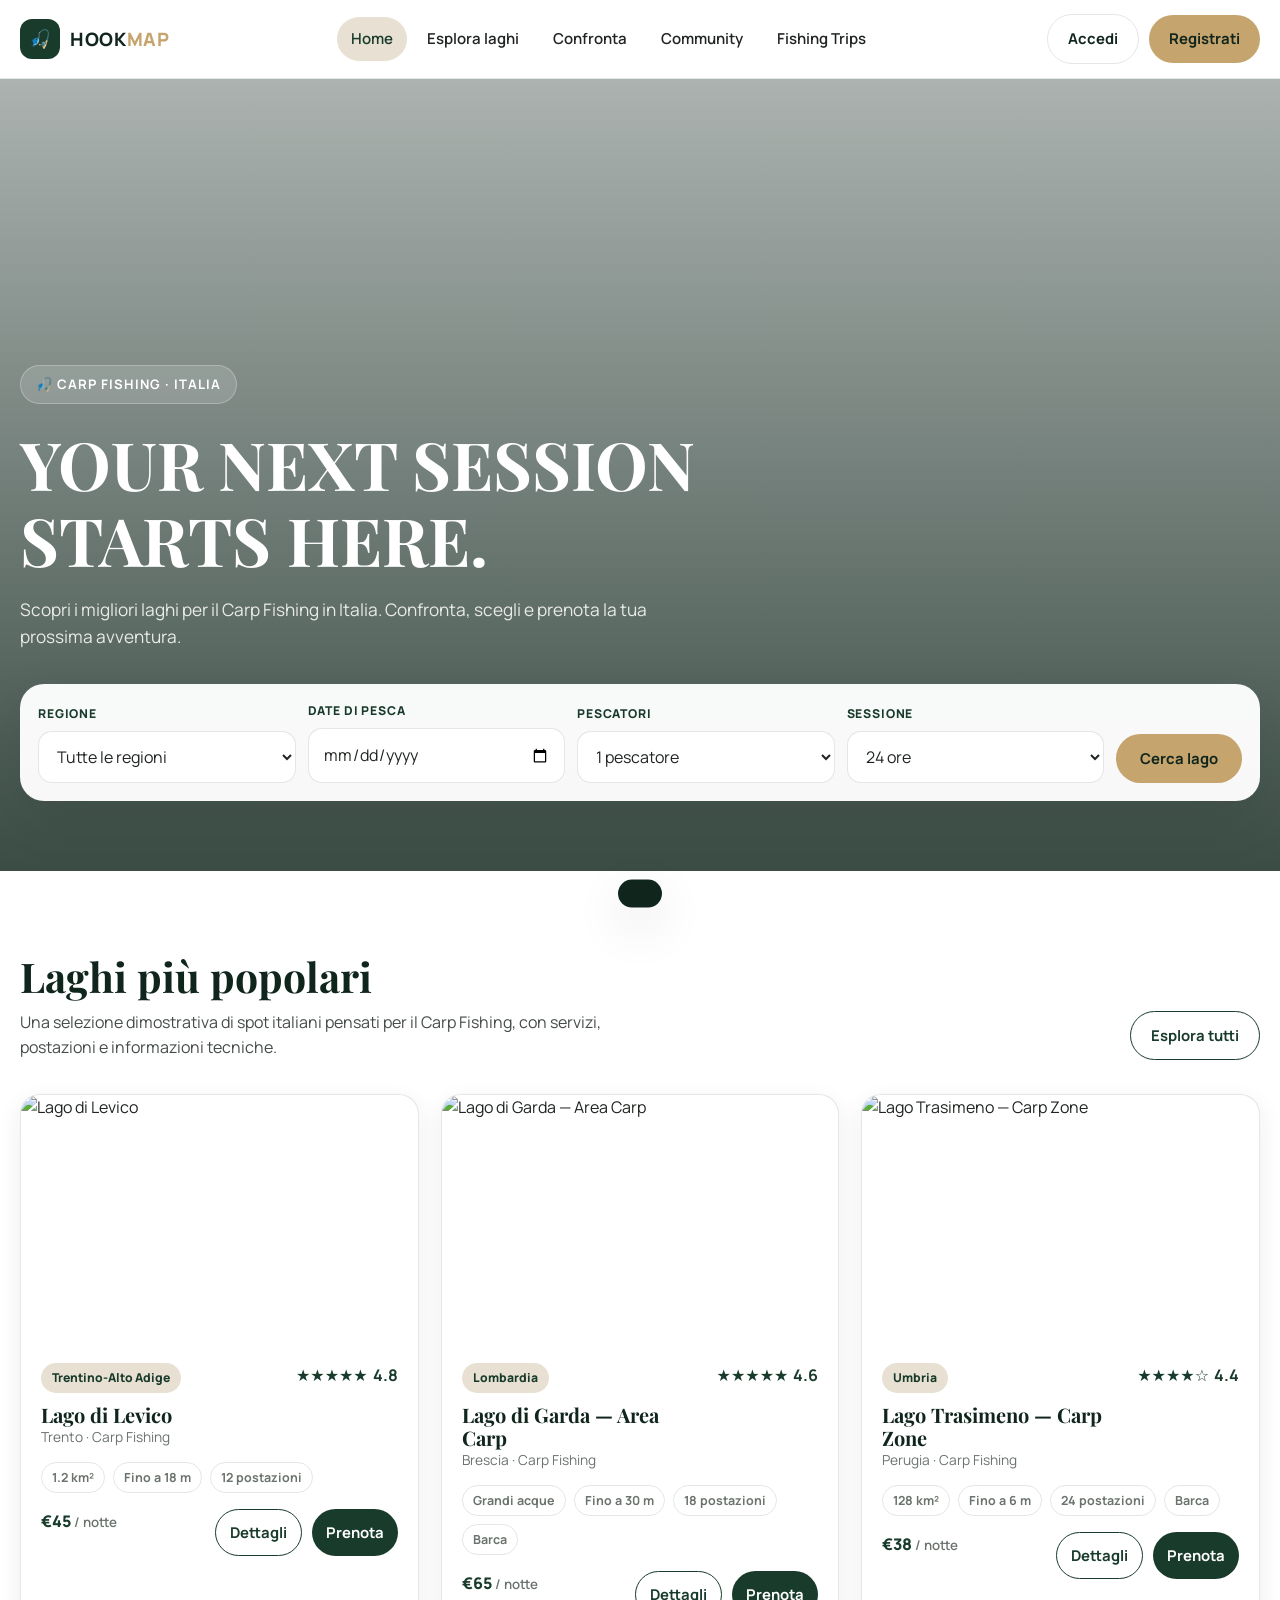
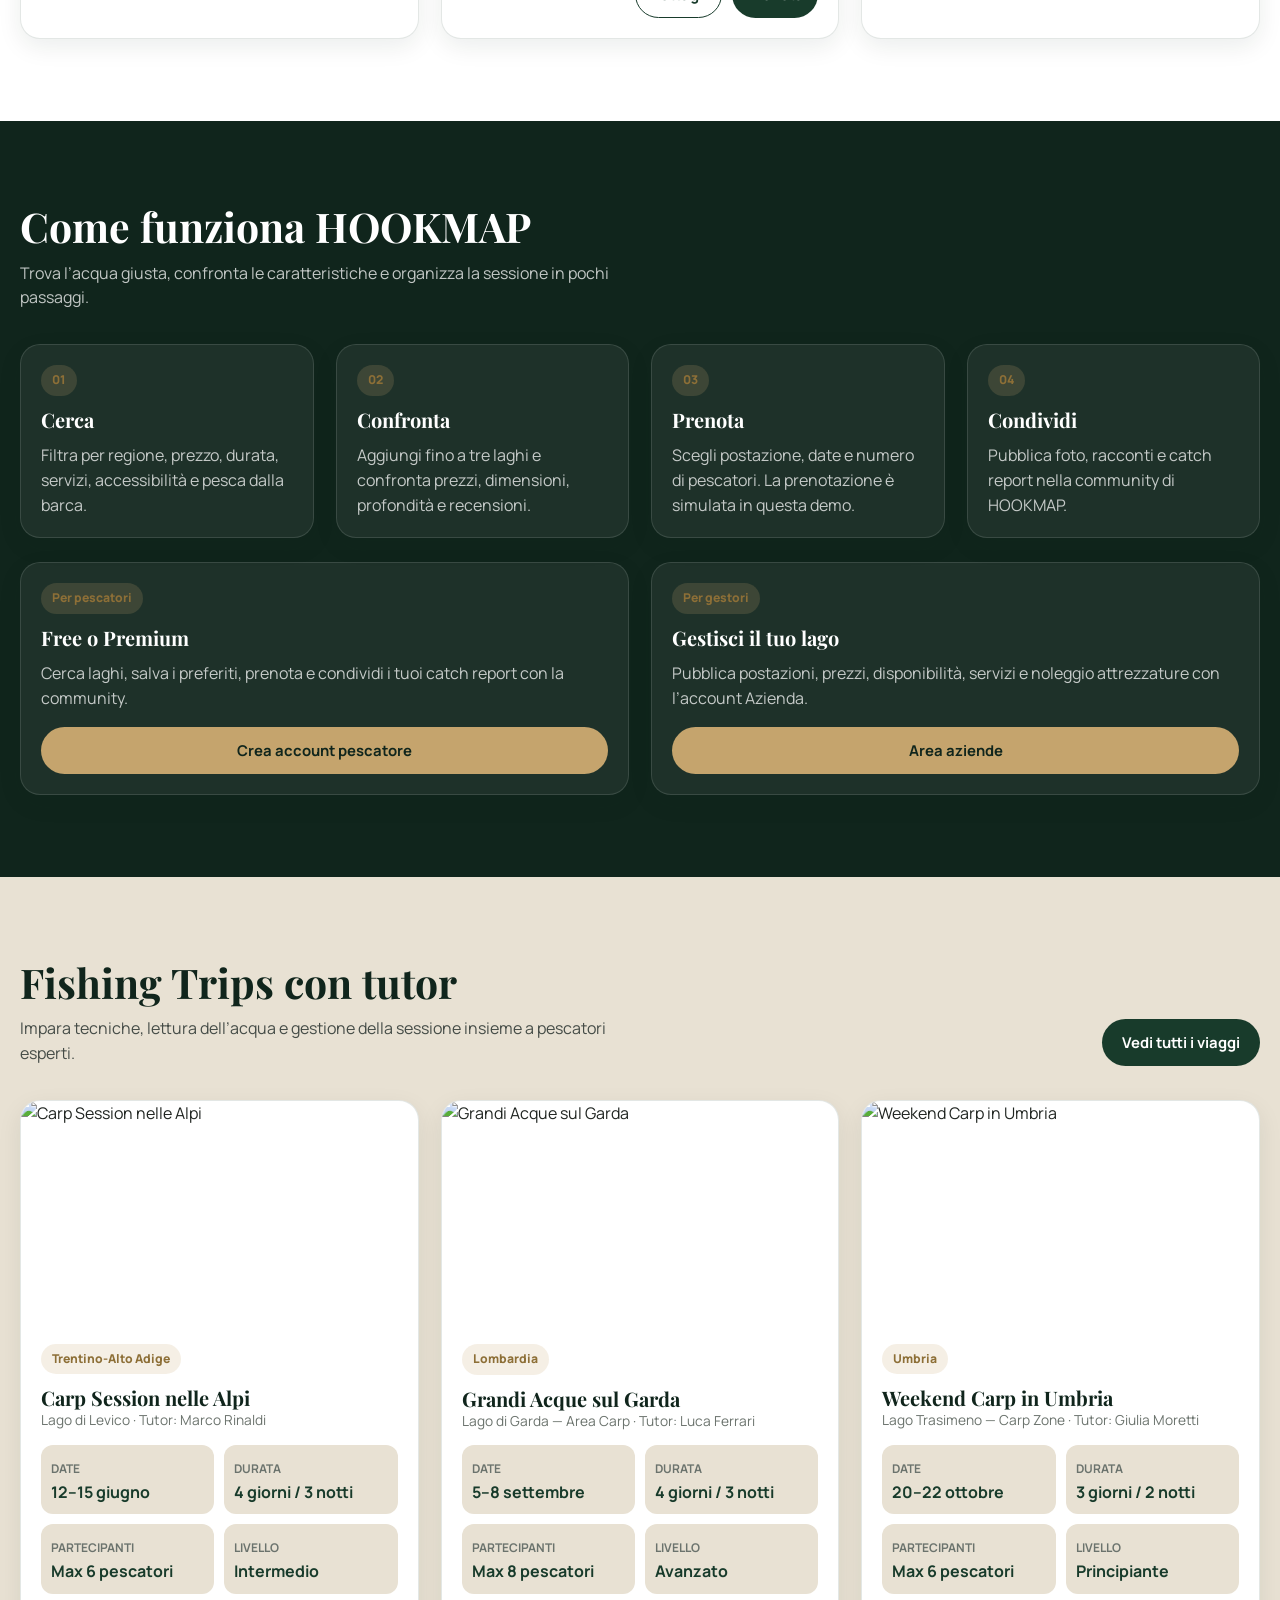
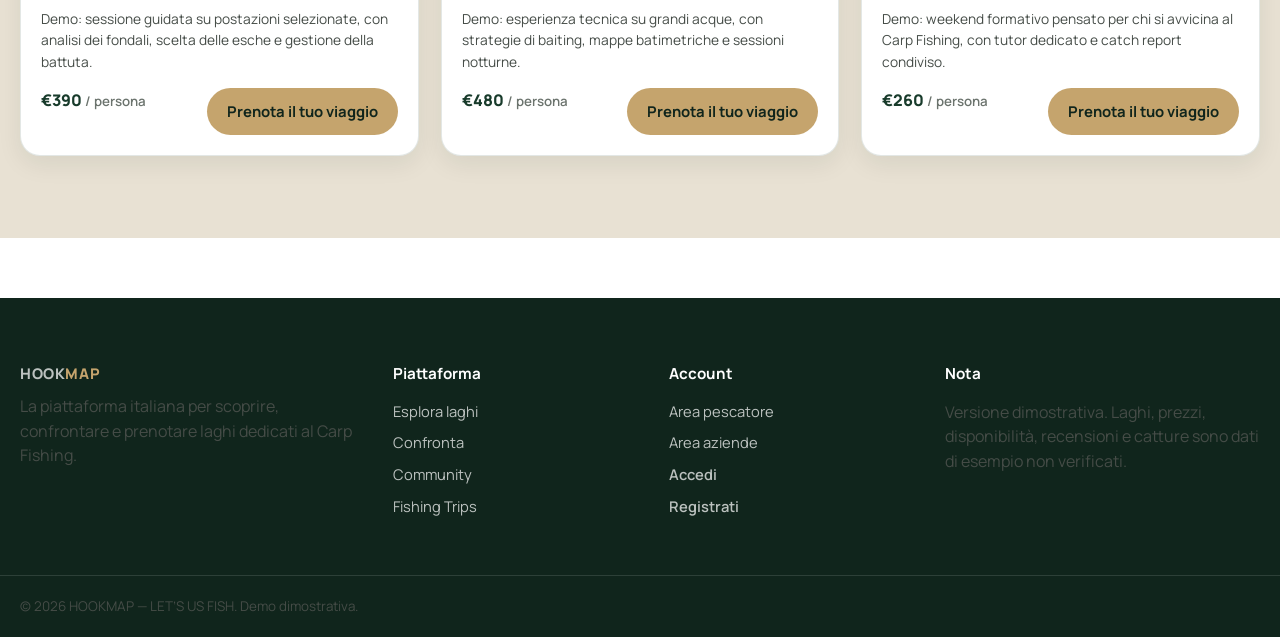
==== HookMap/index.html @ 10f801a3 "Add files via upload" ====
<!DOCTYPE html>
<html lang="it">
<head>
  <meta charset="UTF-8" />
  <meta name="viewport" content="width=device-width, initial-scale=1.0" />
  <title>HOOKMAP — Let’s Us Fish</title>
  <meta name="description" content="HOOKMAP: scopri, confronta e prenota i migliori laghi per Carp Fishing in Italia." />

  <link rel="preconnect" href="https://fonts.googleapis.com" />
  <link rel="preconnect" href="https://fonts.gstatic.com" crossorigin />
  <link href="https://fonts.googleapis.com/css2?family=Manrope:wght@400;500;600;700;800&family=Playfair+Display:wght@600;700&display=swap" rel="stylesheet" />

  <link rel="stylesheet" href="https://unpkg.com/leaflet@1.9.4/dist/leaflet.css" />
  <link rel="stylesheet" href="style.css" />
</head>
<body>

  <header class="site-header">
    <div class="container header-inner">
      <a href="#/" class="logo" aria-label="HOOKMAP home">
        <span class="logo-mark">🎣</span>
        <span class="logo-text">HOOK<span>MAP</span></span>
      </a>

      <nav class="main-nav" id="mainNav">
        <a href="#/" data-nav="home">Home</a>
        <a href="#/explore" data-nav="explore">Esplora laghi</a>
        <a href="#/compare" data-nav="compare">Confronta</a>
        <a href="#/community" data-nav="community">Community</a>
        <a href="#/trips" data-nav="trips">Fishing Trips</a>
      </nav>

      <div class="header-actions">
        <button class="btn btn-ghost" id="loginBtn">Accedi</button>
        <button class="btn btn-gold" id="registerBtn">Registrati</button>
        <button class="menu-toggle" id="menuToggle" aria-label="Apri menu">
          <span></span><span></span><span></span>
        </button>
      </div>
    </div>
  </header>

  <main id="app"></main>

  <footer class="site-footer">
    <div class="container footer-grid">
      <div>
        <a href="#/" class="logo footer-logo">HOOK<span>MAP</span></a>
        <p>La piattaforma italiana per scoprire, confrontare e prenotare laghi dedicati al Carp Fishing.</p>
      </div>

      <div>
        <h4>Piattaforma</h4>
        <a href="#/explore">Esplora laghi</a>
        <a href="#/compare">Confronta</a>
        <a href="#/community">Community</a>
        <a href="#/trips">Fishing Trips</a>
      </div>

      <div>
        <h4>Account</h4>
        <a href="#/dashboard">Area pescatore</a>
        <a href="#/dashboard">Area aziende</a>
        <button class="link-btn" id="footerLogin">Accedi</button>
        <button class="link-btn" id="footerRegister">Registrati</button>
      </div>

      <div>
        <h4>Nota</h4>
        <p>Versione dimostrativa. Laghi, prezzi, disponibilità, recensioni e catture sono dati di esempio non verificati.</p>
      </div>
    </div>

    <div class="footer-bottom">
      <div class="container">
        <p>© <span id="year"></span> HOOKMAP — LET’S US FISH. Demo dimostrativa.</p>
      </div>
    </div>
  </footer>

  <div class="modal" id="authModal" aria-hidden="true">
    <div class="modal-backdrop" data-close-modal></div>

    <div class="modal-card">
      <button class="modal-close" data-close-modal aria-label="Chiudi">×</button>

      <h3 id="authTitle">Accedi a HOOKMAP</h3>
      <p class="muted">Scegli il tipo di account. Demo: nessun dato viene inviato a un server.</p>

      <form id="authForm">
        <div class="account-type">
          <label class="account-option">
            <input type="radio" name="accountType" value="user" checked />
            <span>
              <strong>Pescatore</strong>
              <small>Free o Premium</small>
            </span>
          </label>

          <label class="account-option">
            <input type="radio" name="accountType" value="business" />
            <span>
              <strong>Azienda / Gestore</strong>
              <small>Gestione lago e servizi</small>
            </span>
          </label>
        </div>

        <label>Nome o ragione sociale
          <input type="text" id="authUser" required placeholder="es. Marco Rossi / Carp Lake S.r.l." />
        </label>

        <label>Email
          <input type="email" id="authEmail" required placeholder="nome@email.it" />
        </label>

        <div id="userPlanBox">
          <label>Piano pescatore</label>
          <select id="userPlan">
            <option value="free">Free — ricerca e community base</option>
            <option value="premium">Premium — prenotazioni avanzate e catch report</option>
          </select>
        </div>

        <div id="businessPlanBox" style="display:none">
          <label>Piano aziendale</label>
          <select id="businessPlan">
            <option value="business-basic">Business Basic — 1 lago</option>
            <option value="business-pro">Business Pro — laghi illimitati, noleggi e report</option>
          </select>
        </div>

        <button class="btn btn-primary full" type="submit">Continua</button>
      </form>
    </div>
  </div>

  <div class="toast" id="toast"></div>

  <script src="https://unpkg.com/leaflet@1.9.4/dist/leaflet.js"></script>
  <script src="script.js"></script>
</body>
</html>
---- HookMap/style.css ----
:root{
  --forest:#183B2B;
  --deep:#10251C;
  --sand:#E8E1D3;
  --white:#FFFFFF;
  --anthracite:#202521;
  --gold:#C5A46D;
  --muted:#6B736D;
  --line:rgba(24,59,43,.12);
  --radius:20px;
  --shadow:0 18px 50px rgba(16,37,28,.12);
  --shadow-sm:0 8px 24px rgba(16,37,28,.08);
}

*{box-sizing:border-box;margin:0;padding:0}
html{scroll-behavior:smooth}
body{
  font-family:"Manrope",system-ui,sans-serif;
  color:var(--anthracite);
  background:var(--white);
  line-height:1.55;
  -webkit-font-smoothing:antialiased;
}
img{max-width:100%;display:block}
a{color:inherit;text-decoration:none}
button{font:inherit;cursor:pointer;border:none;background:none;color:inherit}
input,select,textarea{font:inherit;width:100%}
.container{width:min(1240px,calc(100% - 40px));margin-inline:auto}

h1,h2,h3{font-family:"Playfair Display",serif;color:var(--deep);line-height:1.15}
h1{font-size:clamp(2.4rem,5.2vw,4.4rem)}
h2{font-size:clamp(1.8rem,3.2vw,2.6rem)}
h3{font-size:1.25rem}
p{color:#454c47}
.muted{color:var(--muted)}
.small{font-size:.86rem}

/* Header */
.site-header{
  position:sticky;top:0;z-index:100;
  background:rgba(255,255,255,.9);
  backdrop-filter:blur(14px);
  border-bottom:1px solid var(--line);
}
.header-inner{
  display:flex;align-items:center;justify-content:space-between;
  gap:20px;min-height:78px;
}
.logo{display:flex;align-items:center;gap:10px;font-weight:800;letter-spacing:.04em}
.logo-mark{
  width:40px;height:40px;border-radius:12px;display:grid;place-items:center;
  background:var(--forest);color:var(--gold);font-size:1.1rem;
}
.logo-text{font-size:1.15rem;color:var(--deep)}
.logo-text span{color:var(--gold)}
.main-nav{display:flex;gap:6px}
.main-nav a{
  padding:10px 14px;border-radius:999px;font-weight:600;font-size:.94rem;
  transition:.2s;
}
.main-nav a:hover,.main-nav a.active{background:var(--sand);color:var(--forest)}
.header-actions{display:flex;align-items:center;gap:10px}
.menu-toggle{display:none;flex-direction:column;gap:5px;padding:10px}
.menu-toggle span{width:22px;height:2px;background:var(--deep);border-radius:2px}

/* Buttons */
.btn{
  display:inline-flex;align-items:center;justify-content:center;gap:8px;
  padding:12px 20px;border-radius:999px;font-weight:700;font-size:.93rem;
  transition:transform .2s,box-shadow .2s,background .2s,color .2s;
}
.btn:hover{transform:translateY(-2px)}
.btn-primary{background:var(--forest);color:var(--white)}
.btn-primary:hover{background:var(--deep);box-shadow:var(--shadow-sm)}
.btn-gold{background:var(--gold);color:var(--deep)}
.btn-gold:hover{box-shadow:0 10px 24px rgba(197,164,109,.35)}
.btn-ghost{border:1px solid var(--line);color:var(--deep)}
.btn-ghost:hover{background:var(--sand)}
.btn-outline{border:1.5px solid var(--forest);color:var(--forest)}
.btn-outline:hover{background:var(--forest);color:var(--white)}
.btn-danger{background:#B3402F;color:#fff}
.full{width:100%}
.link-btn{color:var(--forest);font-weight:600;text-align:left}
.link-btn:hover{color:var(--gold)}

/* Hero */
.hero{
  position:relative;min-height:88vh;display:flex;align-items:flex-end;
  color:var(--white);overflow:hidden;
}
.hero-bg{
  position:absolute;inset:0;
  background:
    linear-gradient(180deg,rgba(16,37,28,.35),rgba(16,37,28,.82)),
    url("https://images.unsplash.com/photo-1500375592092-40eb2168fd21?auto=format&fit=crop&w=2000&q=80") center/cover;
}
.hero-content{position:relative;z-index:2;padding:110px 0 70px}
.eyebrow{
  display:inline-flex;align-items:center;gap:8px;
  background:rgba(255,255,255,.14);border:1px solid rgba(255,255,255,.25);
  padding:8px 15px;border-radius:999px;font-size:.82rem;font-weight:700;
  letter-spacing:.08em;text-transform:uppercase;margin-bottom:22px;
}
.hero h1{color:var(--white);max-width:850px}
.hero p{
  color:rgba(255,255,255,.86);max-width:640px;margin:18px 0 34px;font-size:1.08rem;
}
.search-panel{
  background:rgba(255,255,255,.96);
  border-radius:24px;padding:18px;box-shadow:var(--shadow);
  display:grid;grid-template-columns:repeat(4,1fr) auto;gap:12px;align-items:end;
}
.field label{
  display:block;font-size:.76rem;font-weight:800;text-transform:uppercase;
  letter-spacing:.07em;color:var(--forest);margin-bottom:7px;
}
.field input,.field select{
  border:1px solid var(--line);background:var(--white);border-radius:14px;
  padding:13px 14px;color:var(--anthracite);outline:none;transition:.2s;
}
.field input:focus,.field select:focus{border-color:var(--gold);box-shadow:0 0 0 4px rgba(197,164,109,.16)}
.search-panel .btn{height:49px;padding-inline:24px}

/* Sections */
.section{padding:82px 0}
.section-head{display:flex;align-items:flex-end;justify-content:space-between;gap:24px;margin-bottom:34px}
.section-head p{max-width:620px;margin-top:10px}
.section.dark{background:var(--deep);color:var(--white)}
.section.dark h2,.section.dark h3{color:var(--white)}
.section.dark p{color:rgba(255,255,255,.74)}
.section.sand{background:var(--sand)}

.grid{display:grid;gap:22px}
.grid-3{grid-template-columns:repeat(3,1fr)}
.grid-4{grid-template-columns:repeat(4,1fr)}
.grid-2{grid-template-columns:repeat(2,1fr)}

/* Cards */
.card{
  background:var(--white);border:1px solid var(--line);border-radius:var(--radius);
  overflow:hidden;box-shadow:var(--shadow-sm);transition:.25s;
}
.card:hover{transform:translateY(-6px);box-shadow:var(--shadow)}
.card-media{position:relative;aspect-ratio:16/10;overflow:hidden}
.card-media img{width:100%;height:100%;object-fit:cover;transition:transform .5s}
.card:hover .card-media img{transform:scale(1.06)}
.card-body{padding:20px}
.card-top{display:flex;justify-content:space-between;gap:10px;align-items:flex-start}
.price{font-weight:800;color:var(--forest);white-space:nowrap}
.price small{font-weight:600;color:var(--muted)}
.badge{
  display:inline-flex;align-items:center;gap:6px;
  background:var(--sand);color:var(--forest);border-radius:999px;
  padding:6px 11px;font-size:.76rem;font-weight:800;
}
.badge.gold{background:rgba(197,164,109,.18);color:#8d6f37}
.rating{display:inline-flex;align-items:center;gap:5px;font-weight:700;color:var(--forest)}
.meta-row{display:flex;flex-wrap:wrap;gap:8px;margin-top:14px}
.meta{
  font-size:.78rem;font-weight:700;color:var(--muted);
  border:1px solid var(--line);border-radius:999px;padding:5px 10px;
}
.card-actions{display:flex;gap:10px;margin-top:18px}
.card-actions .btn{flex:1;padding:11px 14px}

/* Explore */
.explore-layout{display:grid;grid-template-columns:340px 1fr;gap:28px;align-items:start}
.filters{
  background:var(--white);border:1px solid var(--line);border-radius:var(--radius);
  padding:22px;box-shadow:var(--shadow-sm);position:sticky;top:100px;
}
.filters h3{margin-bottom:18px}
.filter-group{margin-bottom:16px}
.filter-group label{font-size:.8rem;font-weight:800;color:var(--forest);display:block;margin-bottom:6px}
.filter-group input,.filter-group select,.filter-group textarea{
  border:1px solid var(--line);border-radius:12px;padding:11px 12px;background:#fff;
}
.checks{display:grid;gap:9px}
.check{display:flex;align-items:center;gap:10px;font-size:.9rem;font-weight:600}
.check input{width:auto}
.map-box{height:430px;border-radius:var(--radius);overflow:hidden;border:1px solid var(--line);margin-bottom:24px}
#exploreMap,#lakeMap{width:100%;height:100%}
.results-count{margin-bottom:18px;font-weight:700;color:var(--forest)}

/* Lake detail */
.lake-hero{position:relative;height:54vh;min-height:420px;overflow:hidden}
.lake-hero img{width:100%;height:100%;object-fit:cover}
.lake-hero::after{
  content:"";position:absolute;inset:0;
  background:linear-gradient(180deg,rgba(16,37,28,.15),rgba(16,37,28,.85));
}
.lake-hero-content{position:absolute;inset:auto 0 0;z-index:2;padding:48px 0;color:#fff}
.lake-hero-content h1{color:#fff;font-size:clamp(2rem,4vw,3.4rem)}
.lake-hero-content p{color:rgba(255,255,255,.85)}
.breadcrumb{font-size:.86rem;font-weight:700;margin-bottom:14px;color:rgba(255,255,255,.8)}
.breadcrumb a:hover{color:var(--gold)}
.detail-layout{display:grid;grid-template-columns:1fr 380px;gap:34px;align-items:start}
.panel{
  background:#fff;border:1px solid var(--line);border-radius:var(--radius);
  padding:24px;box-shadow:var(--shadow-sm);margin-bottom:22px;
}
.panel h3{margin-bottom:14px}
.spec-grid{display:grid;grid-template-columns:repeat(2,1fr);gap:12px}
.spec{background:var(--sand);border-radius:14px;padding:14px}
.spec strong{display:block;color:var(--forest);font-size:1.05rem}
.spec span{font-size:.78rem;color:var(--muted);font-weight:700;text-transform:uppercase;letter-spacing:.05em}
.list-check{list-style:none;display:grid;gap:10px}
.list-check li{display:flex;gap:10px;align-items:flex-start}
.list-check li::before{content:"✓";color:var(--gold);font-weight:900}
.booking-card{position:sticky;top:100px}
.booking-summary{
  border-top:1px solid var(--line);margin-top:18px;padding-top:16px;
  display:grid;gap:8px;
}
.summary-row{display:flex;justify-content:space-between;font-size:.94rem}
.summary-row.total{font-size:1.2rem;font-weight:800;color:var(--forest)}
.gallery{display:grid;grid-template-columns:2fr 1fr;gap:12px;margin-bottom:24px}
.gallery img{border-radius:18px;height:260px;width:100%;object-fit:cover}
.gallery img:last-child{height:100%}
.review{border-top:1px solid var(--line);padding-top:16px;margin-top:16px}
.review:first-of-type{border:0;padding-top:0;margin-top:0}

/* Compare */
.compare-wrap{overflow-x:auto;border:1px solid var(--line);border-radius:var(--radius);background:#fff;box-shadow:var(--shadow-sm)}
.compare-table{width:100%;border-collapse:collapse;min-width:760px}
.compare-table th,.compare-table td{
  padding:16px;border-bottom:1px solid var(--line);text-align:left;vertical-align:top;
}
.compare-table th{background:var(--sand);color:var(--forest);font-size:.8rem;text-transform:uppercase;letter-spacing:.06em}
.compare-table td:first-child{font-weight:800;color:var(--forest);width:220px}
.compare-lake{width:190px}
.compare-lake img{height:110px;width:100%;object-fit:cover;border-radius:12px;margin-bottom:10px}
.pick-grid{display:grid;grid-template-columns:repeat(3,1fr);gap:14px;margin-bottom:26px}
.pick{
  border:2px solid var(--line);border-radius:16px;padding:16px;background:#fff;
  display:flex;gap:12px;align-items:center;transition:.2s;
}
.pick:hover{border-color:var(--gold)}
.pick.selected{border-color:var(--forest);background:var(--sand)}
.pick img{width:72px;height:56px;object-fit:cover;border-radius:10px}
.pick strong{display:block;font-size:.95rem}
.pick small{color:var(--muted)}

/* Community */
.post{background:#fff;border:1px solid var(--line);border-radius:var(--radius);padding:20px;box-shadow:var(--shadow-sm)}
.post-head{display:flex;gap:14px;align-items:center;margin-bottom:14px}
.avatar{
  width:46px;height:46px;border-radius:50%;background:var(--forest);color:var(--gold);
  display:grid;place-items:center;font-weight:800;
}
.post-image{border-radius:16px;margin:14px 0;max-height:360px;width:100%;object-fit:cover}
.post-actions{display:flex;gap:16px;border-top:1px solid var(--line);padding-top:14px;margin-top:14px}
.post-actions button{font-weight:700;color:var(--muted);transition:.2s}
.post-actions button:hover,.post-actions button.liked{color:var(--forest)}
.catch-tag{
  display:inline-block;background:rgba(197,164,109,.18);color:#8d6f37;
  padding:5px 10px;border-radius:999px;font-size:.78rem;font-weight:800;margin-right:6px;
}
.composer{background:var(--forest);color:#fff;border-radius:var(--radius);padding:24px;margin-bottom:28px}
.composer h3{color:#fff;margin-bottom:14px}
.composer input,.composer textarea{
  background:rgba(255,255,255,.1);border:1px solid rgba(255,255,255,.2);
  color:#fff;border-radius:12px;padding:12px;margin-bottom:12px;
}
.composer input::placeholder,.composer textarea::placeholder{color:rgba(255,255,255,.65)}
.composer-row{display:grid;grid-template-columns:1fr 1fr;gap:12px}

/* Trips */
.trip-card .card-media{aspect-ratio:16/9}
.trip-info{display:grid;grid-template-columns:repeat(2,1fr);gap:10px;margin-top:14px}
.trip-info div{background:var(--sand);border-radius:12px;padding:10px}
.trip-info strong{display:block;color:var(--forest)}
.trip-info span{font-size:.75rem;font-weight:700;color:var(--muted);text-transform:uppercase}

/* Dashboard */
.dash-layout{display:grid;grid-template-columns:260px 1fr;gap:28px;align-items:start}
.dash-nav{background:var(--deep);border-radius:var(--radius);padding:18px;position:sticky;top:100px}
.dash-nav button{
  width:100%;text-align:left;color:rgba(255,255,255,.72);padding:12px 14px;
  border-radius:12px;font-weight:700;margin-bottom:5px;transition:.2s;
}
.dash-nav button:hover{background:rgba(255,255,255,.08);color:#fff}
.dash-nav button.active{background:var(--gold);color:var(--deep)}
.stat-grid{display:grid;grid-template-columns:repeat(4,1fr);gap:14px;margin-bottom:24px}
.stat{background:var(--sand);border-radius:16px;padding:18px}
.stat strong{display:block;font-size:1.6rem;color:var(--forest)}
.stat span{font-size:.78rem;font-weight:800;color:var(--muted);text-transform:uppercase}
.booking-row,.trip-row{
  display:flex;justify-content:space-between;align-items:center;gap:16px;
  border:1px solid var(--line);border-radius:16px;padding:16px;margin-bottom:12px;background:#fff;
}

/* Account e piani */
.account-type{display:grid;grid-template-columns:1fr 1fr;gap:10px;margin:16px 0}
.account-option input{display:none}
.account-option span{
  display:block;border:2px solid var(--line);border-radius:16px;padding:14px;
  cursor:pointer;transition:.2s;
}
.account-option input:checked + span{
  border-color:var(--forest);background:var(--sand);
}
.account-option strong{display:block;color:var(--forest)}
.account-option small{color:var(--muted);font-weight:600}
.plan-badge{
  display:inline-flex;align-items:center;gap:6px;
  background:rgba(197,164,109,.18);color:#8d6f37;
  padding:6px 12px;border-radius:999px;font-size:.78rem;font-weight:800;
}
.plan-badge.free{background:var(--sand);color:var(--forest)}
.plan-badge.business{background:var(--forest);color:var(--gold)}
.manager-actions{display:grid;grid-template-columns:repeat(2,1fr);gap:12px;margin-top:16px}
.manager-actions .btn{justify-content:center}

/* Footer */
.site-footer{background:var(--deep);color:rgba(255,255,255,.75);padding:64px 0 0;margin-top:60px}
.footer-grid{display:grid;grid-template-columns:1.4fr 1fr 1fr 1.3fr;gap:34px}
.site-footer h4{color:#fff;margin-bottom:14px;font-size:.95rem}
.site-footer a,.site-footer .link-btn{display:block;color:rgba(255,255,255,.72);margin-bottom:9px;font-size:.92rem}
.site-footer a:hover,.site-footer .link-btn:hover{color:var(--gold)}
.footer-logo{color:#fff;font-size:1.2rem;margin-bottom:14px}
.footer-logo span{color:var(--gold)}
.footer-bottom{border-top:1px solid rgba(255,255,255,.12);margin-top:48px;padding:20px 0;font-size:.84rem}

/* Modal + toast */
.modal{position:fixed;inset:0;z-index:200;display:none}
.modal.open{display:grid;place-items:center}
.modal-backdrop{position:absolute;inset:0;background:rgba(16,37,28,.62);backdrop-filter:blur(4px)}
.modal-card{
  position:relative;background:#fff;border-radius:24px;padding:30px;width:min(470px,calc(100% - 32px));
  box-shadow:var(--shadow);animation:pop .25s ease;max-height:90vh;overflow:auto;
}
.modal-card label{display:block;font-weight:700;font-size:.86rem;color:var(--forest);margin:14px 0 6px}
.modal-card input,.modal-card select{
  border:1px solid var(--line);border-radius:12px;padding:12px;margin-bottom:6px;
}
.modal-close{position:absolute;top:14px;right:18px;font-size:1.7rem;color:var(--muted)}
@keyframes pop{from{opacity:0;transform:translateY(16px) scale(.98)}to{opacity:1;transform:none}}
.toast{
  position:fixed;bottom:26px;left:50%;transform:translateX(-50%) translateY(120%);
  background:var(--deep);color:#fff;padding:14px 22px;border-radius:999px;
  font-weight:700;z-index:300;transition:.35s;box-shadow:var(--shadow);max-width:calc(100% - 32px);
}
.toast.show{transform:translateX(-50%) translateY(0)}
.empty{
  border:1px dashed var(--line);border-radius:var(--radius);padding:38px;text-align:center;
  color:var(--muted);font-weight:600;background:var(--sand);
}

/* Responsive */
@media (max-width:1080px){
  .search-panel{grid-template-columns:repeat(2,1fr)}
  .grid-4{grid-template-columns:repeat(2,1fr)}
  .grid-3{grid-template-columns:repeat(2,1fr)}
  .explore-layout,.detail-layout,.dash-layout{grid-template-columns:1fr}
  .filters,.booking-card,.dash-nav{position:static}
  .footer-grid{grid-template-columns:repeat(2,1fr)}
}
@media (max-width:760px){
  .main-nav{
    position:fixed;inset:78px 0 auto;background:#fff;flex-direction:column;
    padding:18px;border-bottom:1px solid var(--line);display:none;box-shadow:var(--shadow);
  }
  .main-nav.open{display:flex}
  .menu-toggle{display:flex}
  .header-actions .btn-ghost{display:none}
  .grid-2,.grid-3,.grid-4,.pick-grid,.spec-grid,.stat-grid,.composer-row,.trip-info,
  .account-type,.manager-actions{grid-template-columns:1fr}
  .gallery{grid-template-columns:1fr}
  .section{padding:58px 0}
  .hero{min-height:78vh}
  .search-panel{grid-template-columns:1fr}
  .booking-row,.trip-row{flex-direction:column;align-items:flex-start}
}
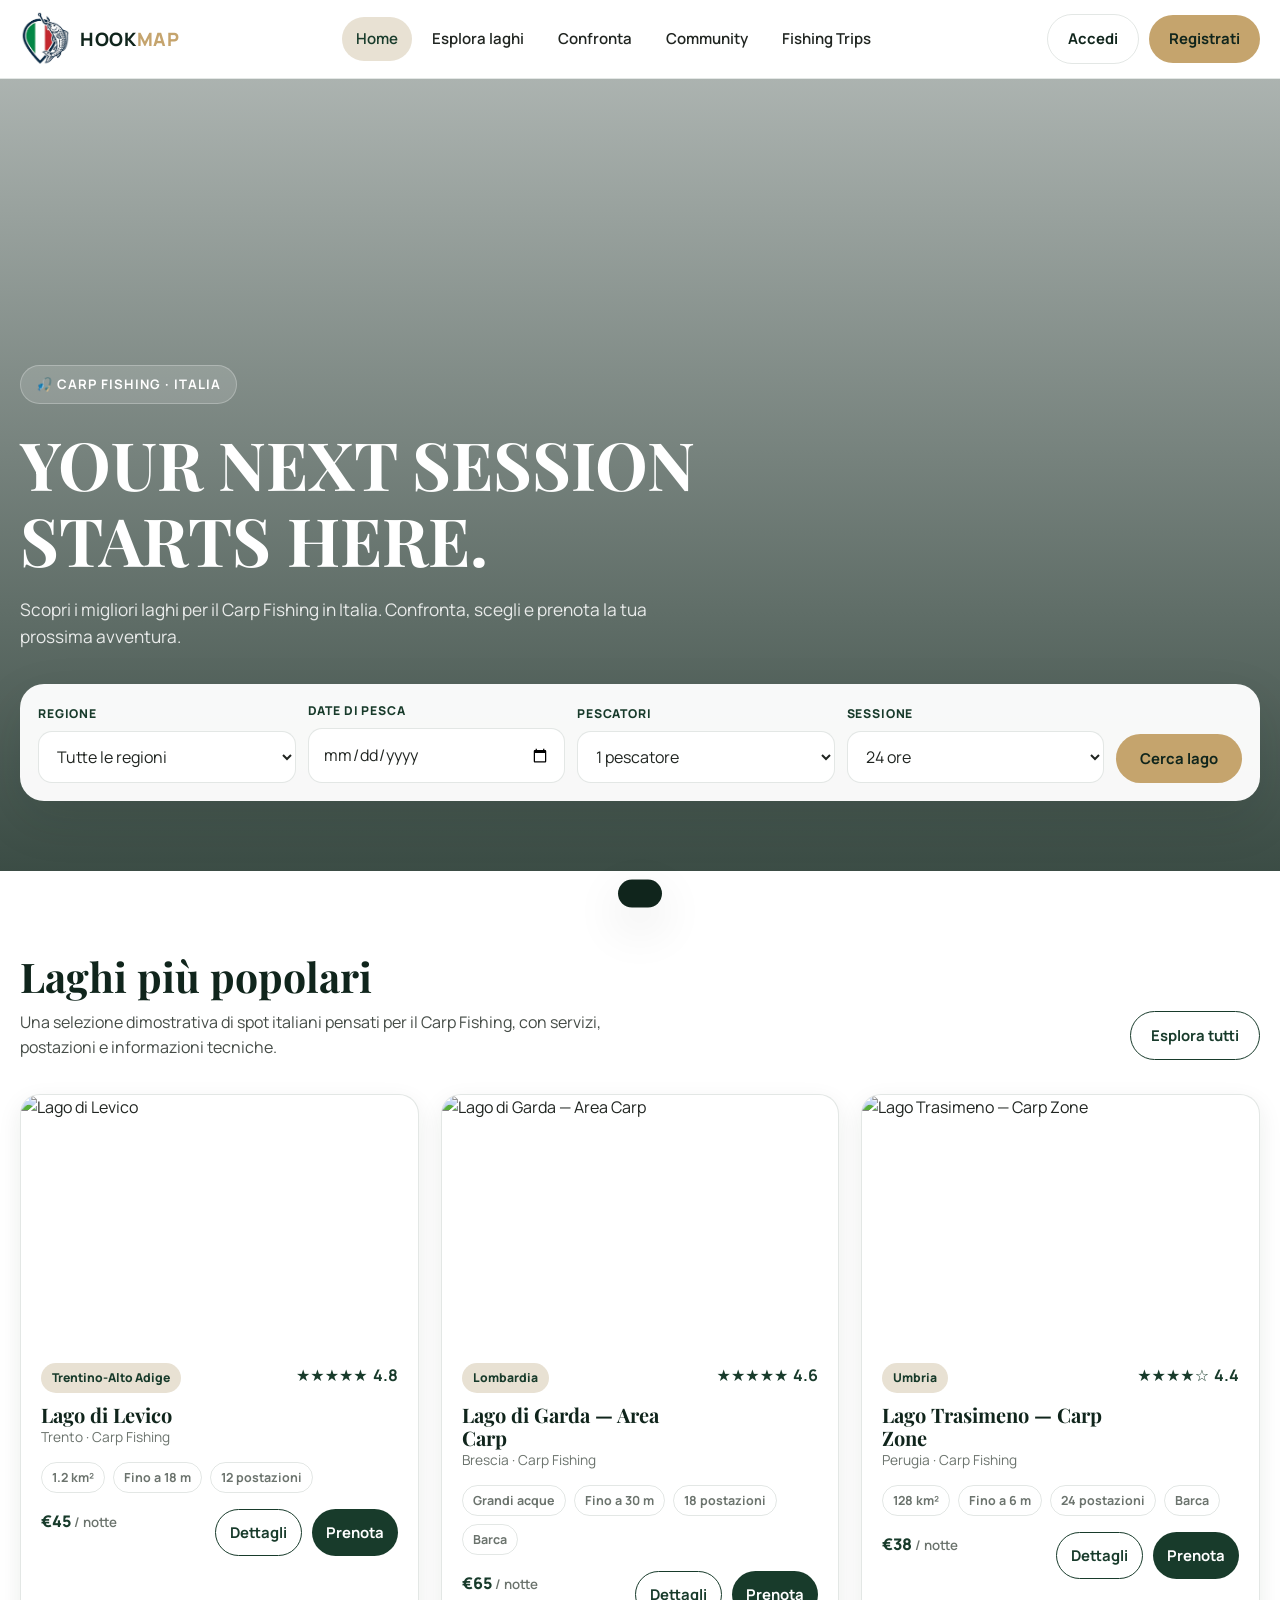
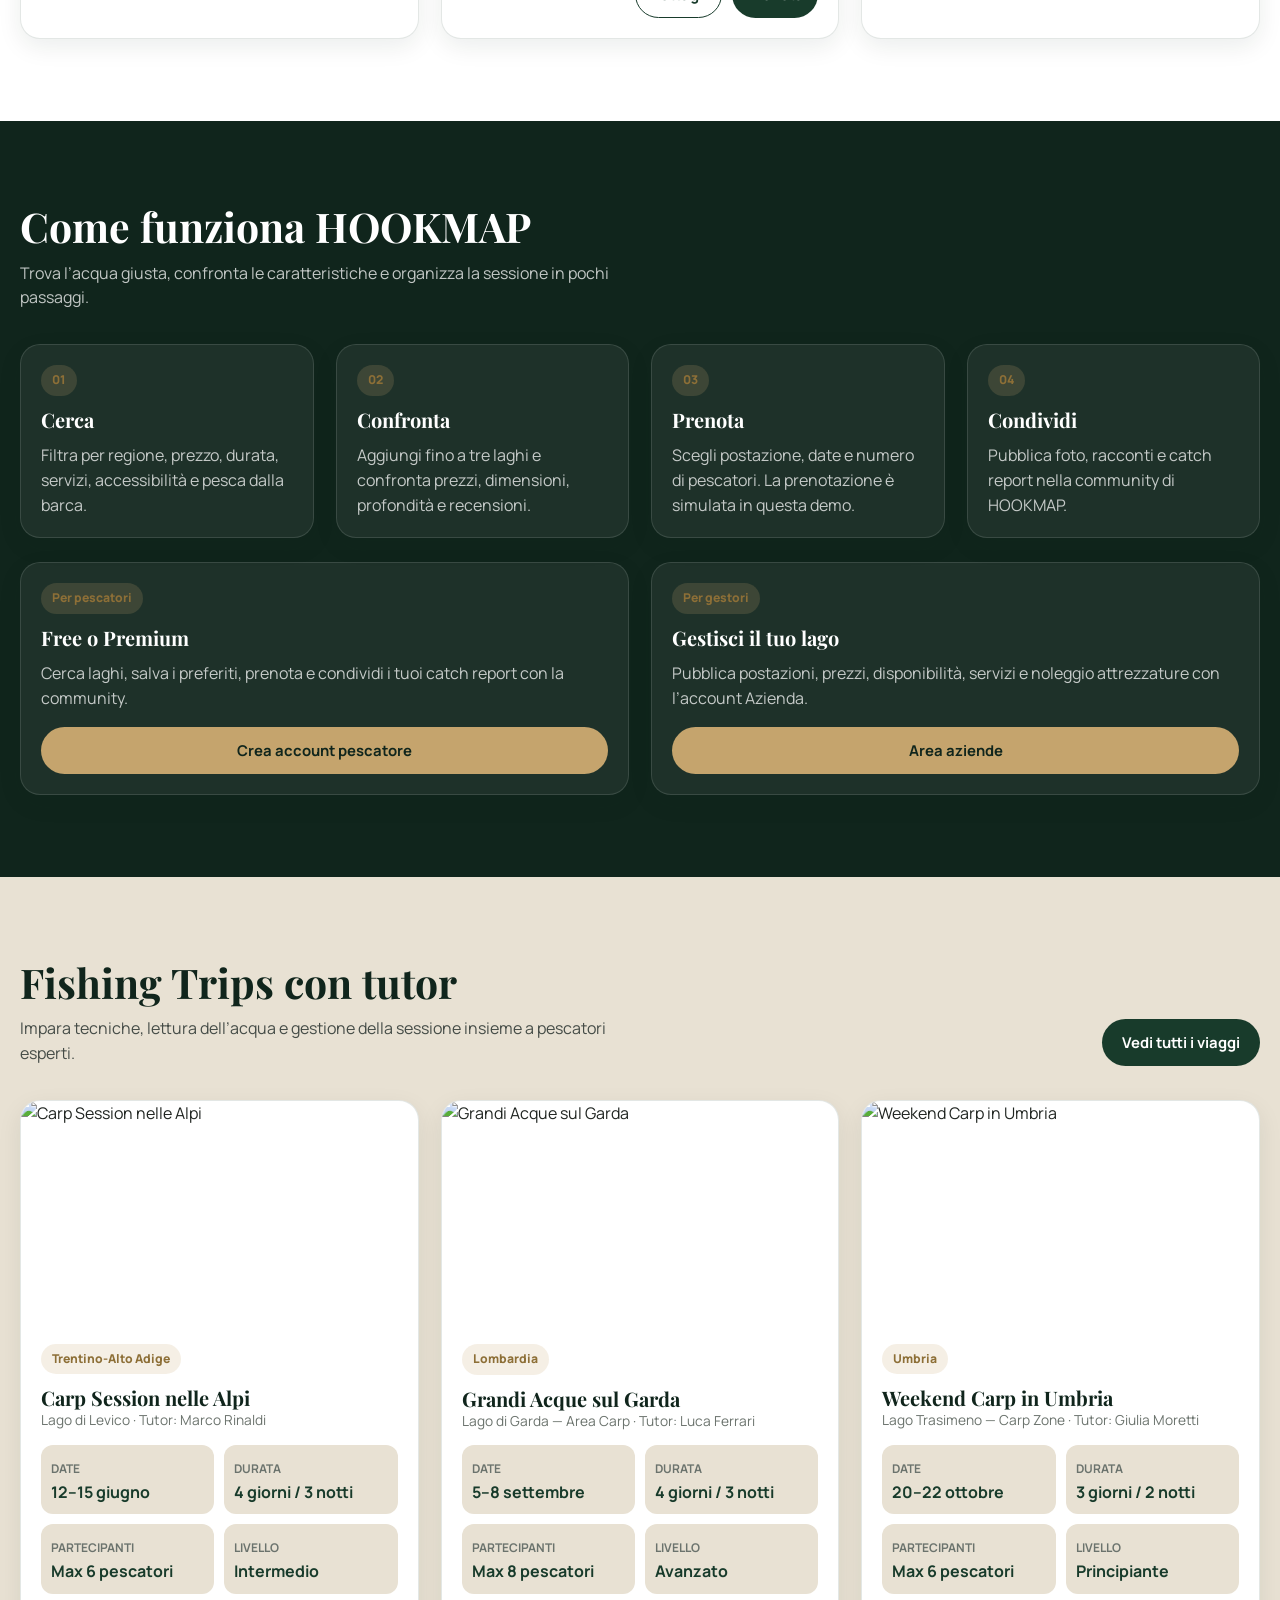
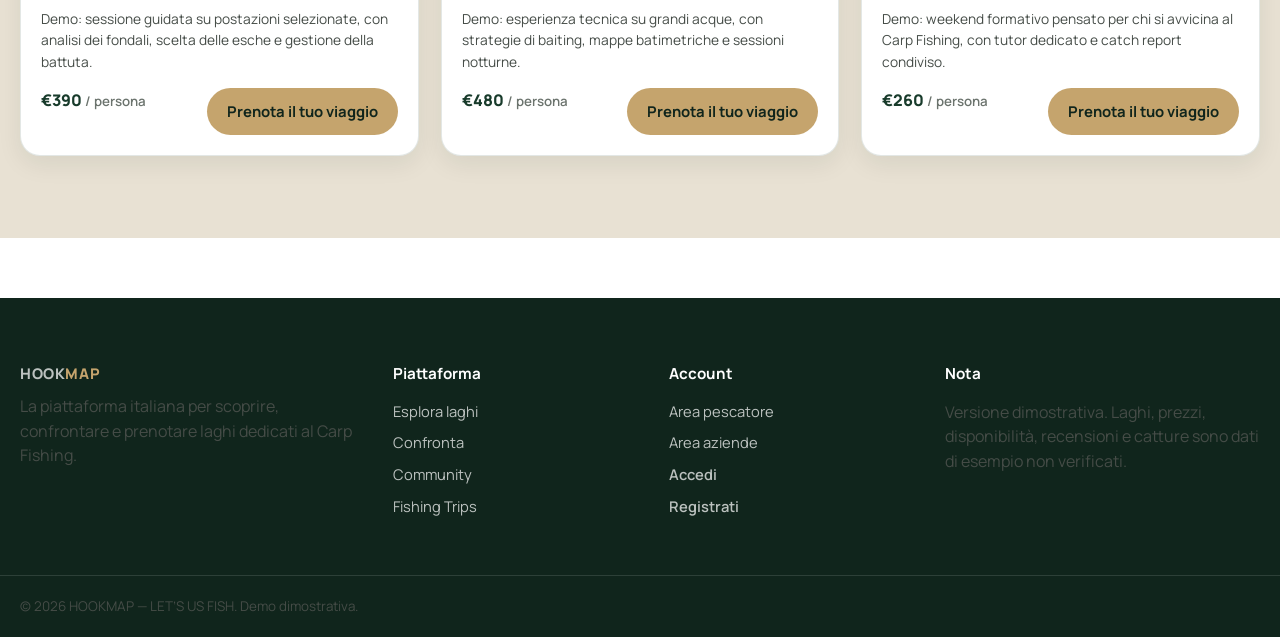
==== commit a0d3eaf5: "Update HTML structure and logo in index.html" ====
--- a/HookMap/index.html
+++ b/HookMap/index.html
@@ -18,7 +18,7 @@
   <header class="site-header">
     <div class="container header-inner">
       <a href="#/" class="logo" aria-label="HOOKMAP home">
-        <span class="logo-mark">🎣</span>
+        <img src="assets/images/HookMap_logo_mini.png" alt="Logo HOOKMAP" class="logo-img" width="50"/>
         <span class="logo-text">HOOK<span>MAP</span></span>
       </a>
 
@@ -140,4 +140,4 @@
   <script src="https://unpkg.com/leaflet@1.9.4/dist/leaflet.js"></script>
   <script src="script.js"></script>
 </body>
-</html>+</html>
